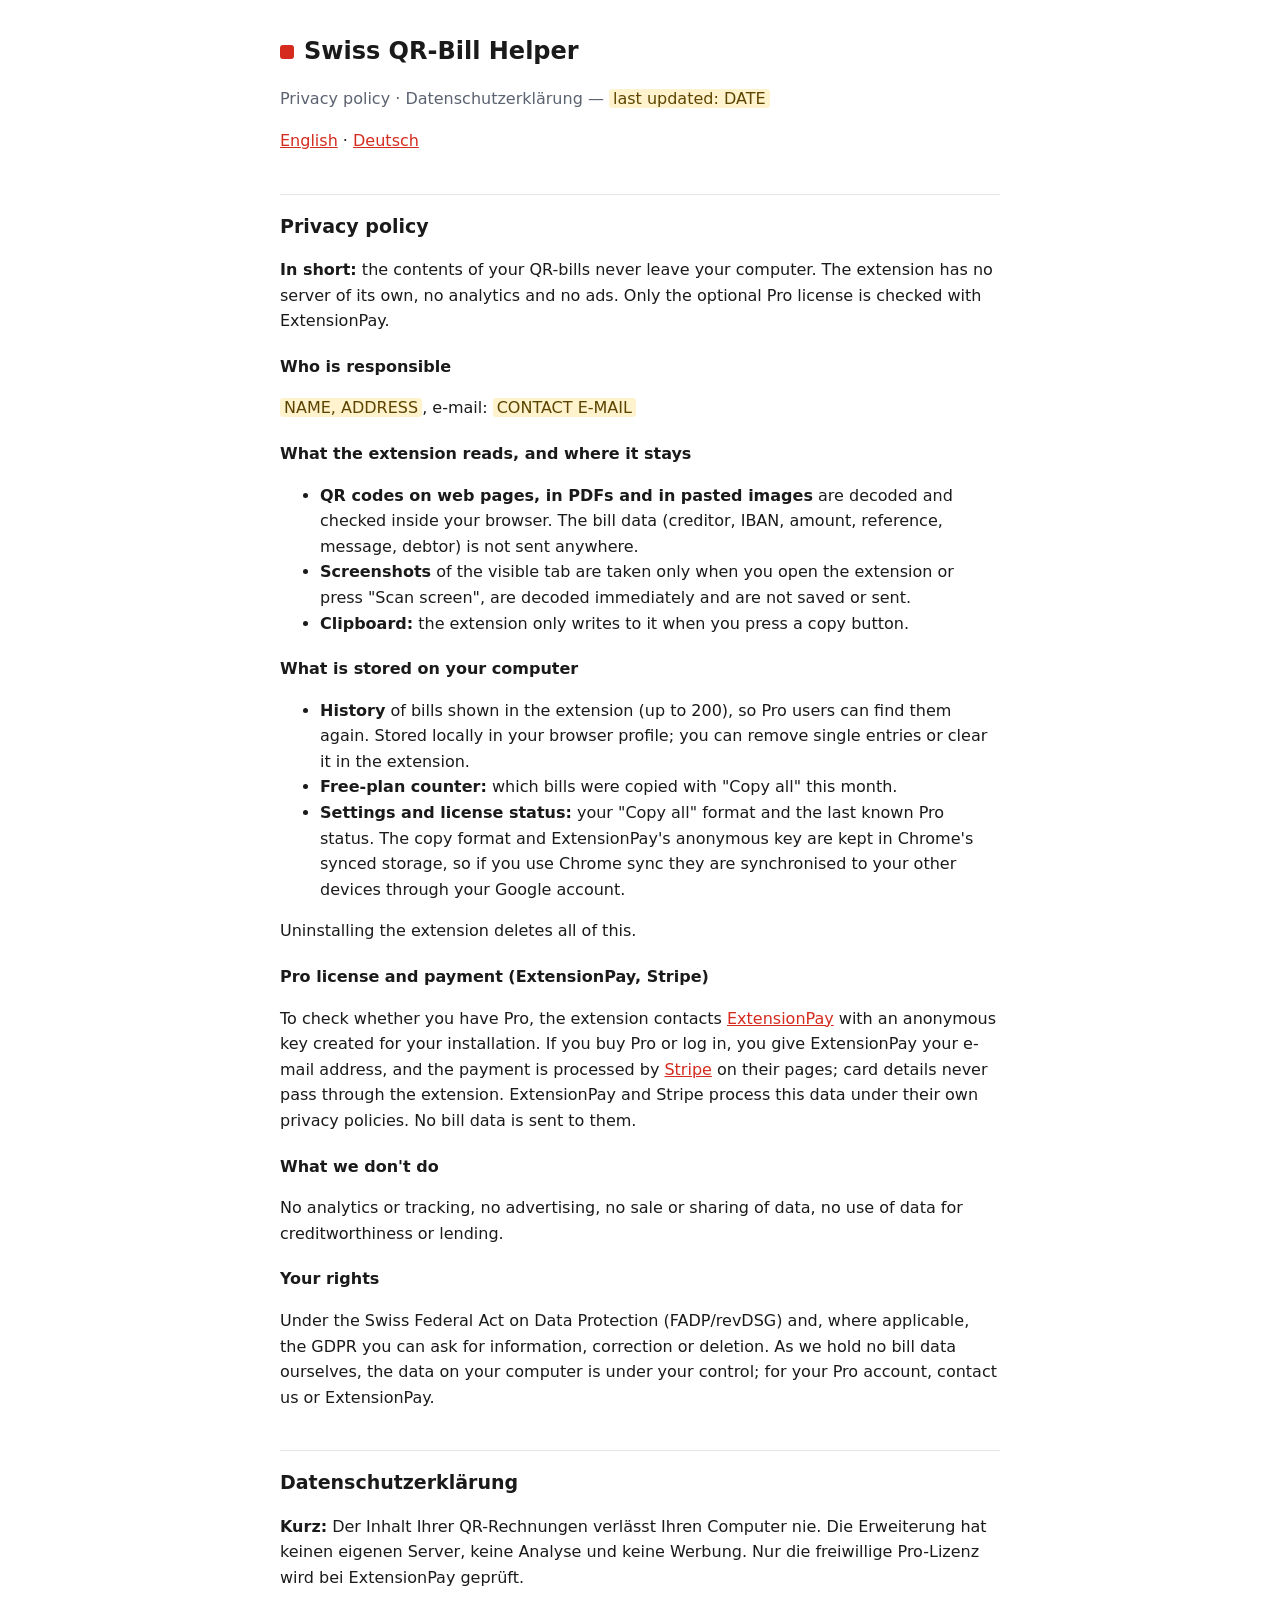
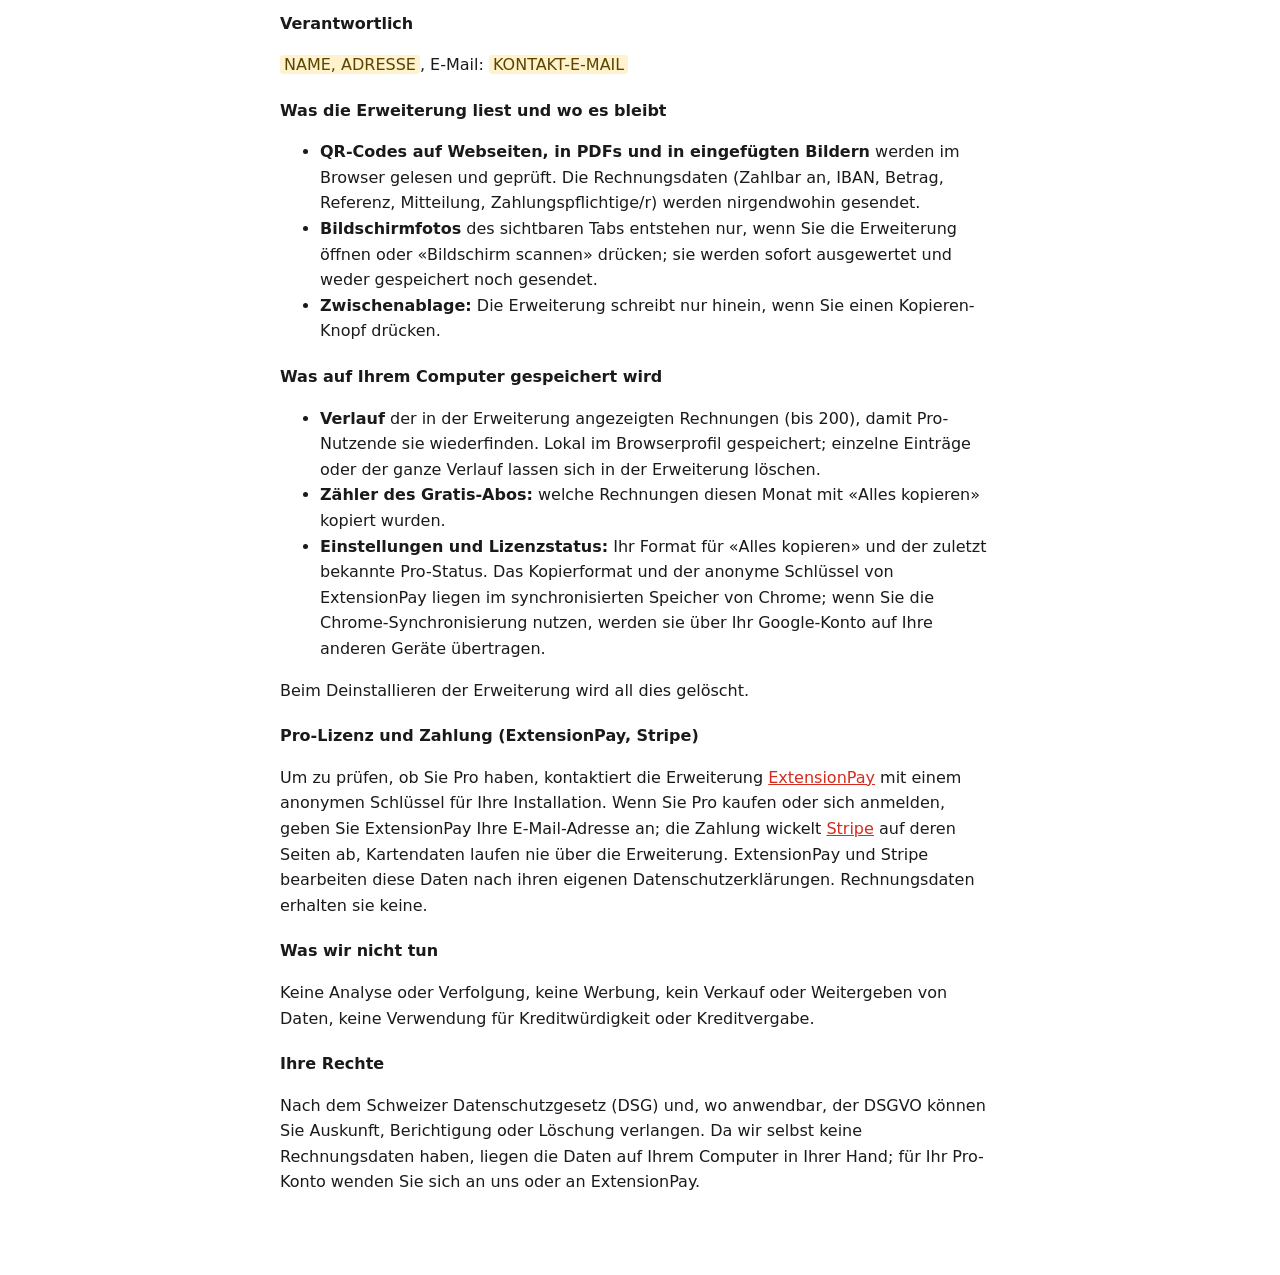
==== index.html @ 899d0af3 "Add privacy policy page" ====
<!doctype html>
<meta charset="utf-8">
<title>Swiss QR-Bill Helper</title>
<meta http-equiv="refresh" content="0; url=privacy.html">
<p><a href="privacy.html">Privacy policy / Datenschutzerklärung</a></p>
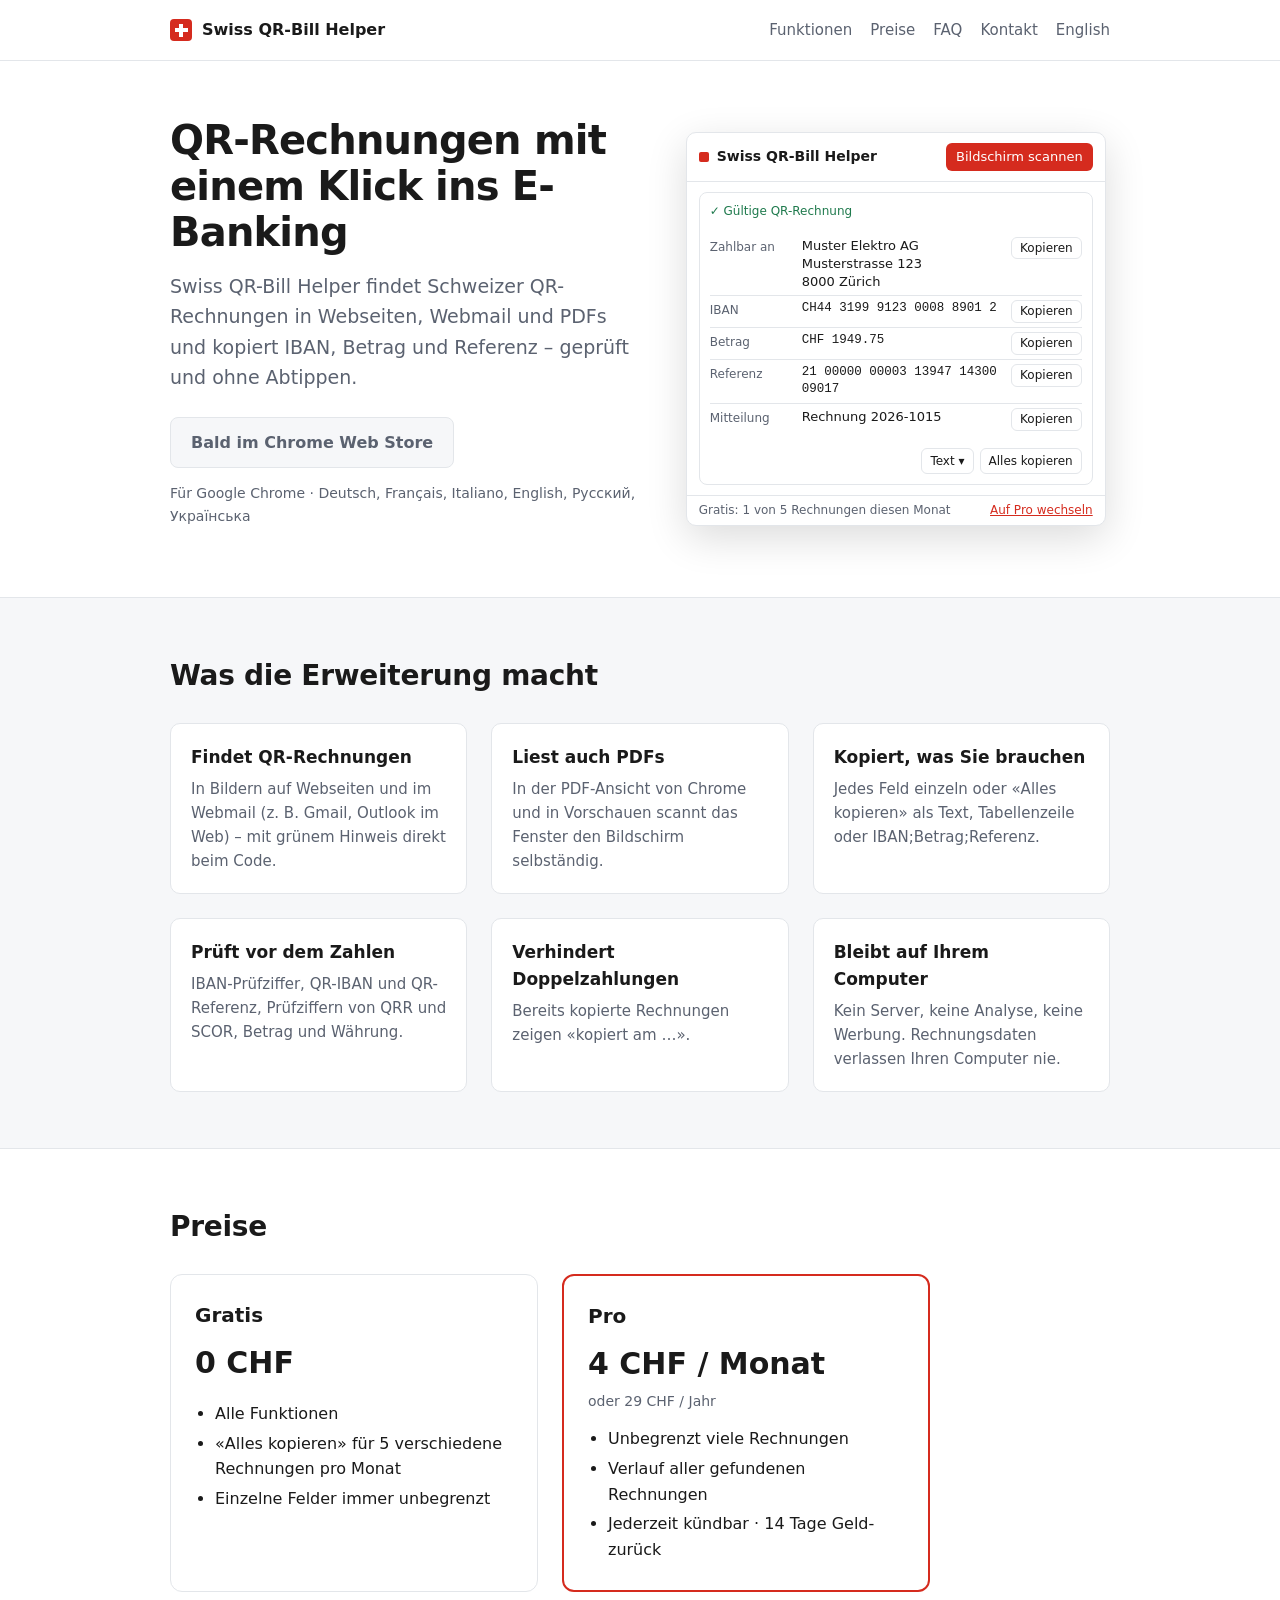
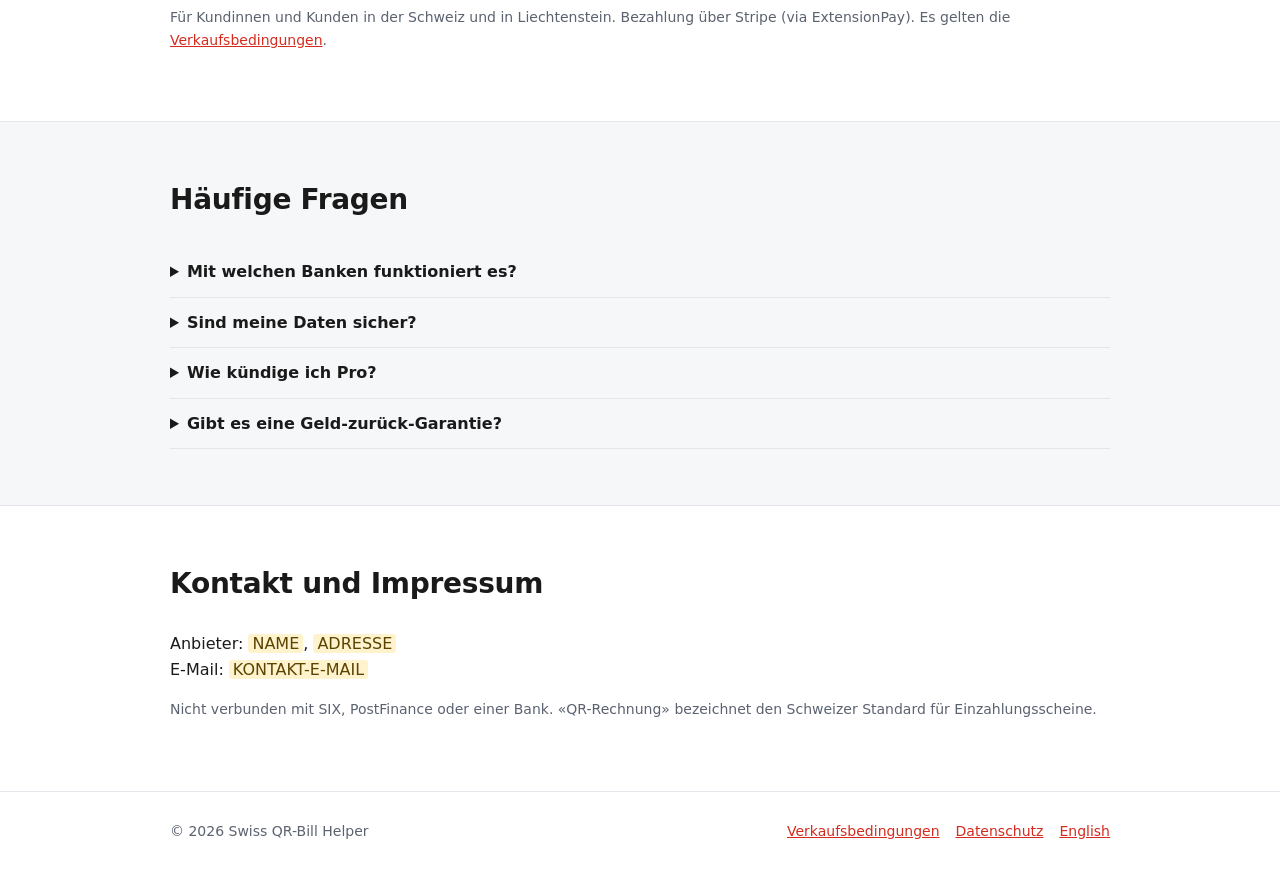
==== commit 33a3999e: "Add product page (DE/EN), terms of sale, links between pages" ====
--- a/index.html
+++ b/index.html
@@ -1,5 +1,82 @@
 <!doctype html>
-<meta charset="utf-8">
-<title>Swiss QR-Bill Helper</title>
-<meta http-equiv="refresh" content="0; url=privacy.html">
-<p><a href="privacy.html">Privacy policy / Datenschutzerklärung</a></p>
+<html lang="de">
+<head>
+  <meta charset="utf-8">
+  <meta name="viewport" content="width=device-width, initial-scale=1">
+  <title>Swiss QR-Bill Helper – QR-Rechnungen mit einem Klick ins E-Banking</title>
+  <meta name="description" content="Chrome-Erweiterung: findet Schweizer QR-Rechnungen in Webseiten, Webmail und PDFs und kopiert IBAN, Betrag und Referenz mit einem Klick.">
+  <link rel="alternate" hreflang="de" href="index.html">
+  <link rel="alternate" hreflang="en" href="en.html">
+  <link rel="stylesheet" href="style.css">
+</head>
+<body>
+  <div class="top"><div class="wrap">
+    <a class="brand" href="index.html"><span class="cross"></span>Swiss QR-Bill Helper</a>
+    <nav><a class="hide-sm" href="#features">Funktionen</a><a href="#pricing">Preise</a><a class="hide-sm" href="#faq">FAQ</a><a href="#contact">Kontakt</a><a href="en.html">English</a></nav>
+  </div></div>
+
+  <section class="hero"><div class="wrap">
+    <div>
+      <h1>QR-Rechnungen mit einem Klick ins E-Banking</h1>
+      <p class="lead">Swiss QR-Bill Helper findet Schweizer QR-Rechnungen in Webseiten, Webmail und PDFs und kopiert IBAN, Betrag und Referenz – geprüft und ohne Abtippen.</p>
+      <span class="btn soon">Bald im Chrome Web Store</span>
+      <p class="small">Für Google Chrome · Deutsch, Français, Italiano, English, Русский, Українська</p>
+    </div>
+    <div class="popup" aria-hidden="true">
+      <div class="ph"><b>Swiss QR-Bill Helper</b><span class="scan">Bildschirm scannen</span></div>
+      <div class="bill">
+        <div class="ok">✓ Gültige QR-Rechnung</div>
+        <dl>
+          <div class="row"><dt>Zahlbar an</dt><dd class="">Muster Elektro AG<br>Musterstrasse 123<br>8000 Zürich</dd><span class="cp">Kopieren</span></div>
+          <div class="row"><dt>IBAN</dt><dd class="mono">CH44 3199 9123 0008 8901 2</dd><span class="cp">Kopieren</span></div>
+          <div class="row"><dt>Betrag</dt><dd class="mono">CHF 1949.75</dd><span class="cp">Kopieren</span></div>
+          <div class="row"><dt>Referenz</dt><dd class="mono">21 00000 00003 13947 14300 09017</dd><span class="cp">Kopieren</span></div>
+          <div class="row"><dt>Mitteilung</dt><dd class="">Rechnung 2026-1015</dd><span class="cp">Kopieren</span></div>
+        </dl>
+        <div class="acts"><span>Text ▾</span><span>Alles kopieren</span></div>
+      </div>
+      <div class="plan"><span>Gratis: 1 von 5 Rechnungen diesen Monat</span><u>Auf Pro wechseln</u></div>
+    </div>
+  </div></section>
+
+  <section class="band alt" id="features"><div class="wrap">
+    <h2>Was die Erweiterung macht</h2>
+    <div class="grid3">
+        <div class="card"><h3>Findet QR-Rechnungen</h3><p>In Bildern auf Webseiten und im Webmail (z. B. Gmail, Outlook im Web) – mit grünem Hinweis direkt beim Code.</p></div>
+        <div class="card"><h3>Liest auch PDFs</h3><p>In der PDF-Ansicht von Chrome und in Vorschauen scannt das Fenster den Bildschirm selbständig.</p></div>
+        <div class="card"><h3>Kopiert, was Sie brauchen</h3><p>Jedes Feld einzeln oder «Alles kopieren» als Text, Tabellenzeile oder IBAN;Betrag;Referenz.</p></div>
+        <div class="card"><h3>Prüft vor dem Zahlen</h3><p>IBAN-Prüfziffer, QR-IBAN und QR-Referenz, Prüfziffern von QRR und SCOR, Betrag und Währung.</p></div>
+        <div class="card"><h3>Verhindert Doppelzahlungen</h3><p>Bereits kopierte Rechnungen zeigen «kopiert am …».</p></div>
+        <div class="card"><h3>Bleibt auf Ihrem Computer</h3><p>Kein Server, keine Analyse, keine Werbung. Rechnungsdaten verlassen Ihren Computer nie.</p></div>
+    </div>
+  </div></section>
+
+  <section class="band" id="pricing"><div class="wrap">
+    <h2>Preise</h2>
+    <div class="prices">
+      <div class="price"><h3>Gratis</h3><div class="amount">0 CHF</div><ul><li>Alle Funktionen</li><li>«Alles kopieren» für 5 verschiedene Rechnungen pro Monat</li><li>Einzelne Felder immer unbegrenzt</li></ul></div>
+      <div class="price pro"><h3>Pro</h3><div class="amount">4 CHF / Monat</div><div class="small">oder 29 CHF / Jahr</div><ul><li>Unbegrenzt viele Rechnungen</li><li>Verlauf aller gefundenen Rechnungen</li><li>Jederzeit kündbar · 14 Tage Geld-zurück</li></ul></div>
+    </div>
+    <p class="small">Für Kundinnen und Kunden in der Schweiz und in Liechtenstein. Bezahlung über Stripe (via ExtensionPay). Es gelten die <a href="terms.html">Verkaufsbedingungen</a>.</p>
+  </div></section>
+
+  <section class="band alt" id="faq"><div class="wrap">
+    <h2>Häufige Fragen</h2>
+      <details><summary>Mit welchen Banken funktioniert es?</summary><p>Mit allen: Die Erweiterung kopiert die Zahlungsangaben, Sie fügen sie im E-Banking Ihrer Bank ein. Es braucht keinen Bank-Login.</p></details>
+      <details><summary>Sind meine Daten sicher?</summary><p>Die QR-Codes werden lokal in Ihrem Browser gelesen. Nur die Pro-Lizenzprüfung kontaktiert ExtensionPay; Rechnungsdaten werden nie gesendet. Details in der <a href="privacy.html">Datenschutzerklärung</a>.</p></details>
+      <details><summary>Wie kündige ich Pro?</summary><p>Im Fenster der Erweiterung unten auf «Abo verwalten». Die Kündigung gilt auf Ende der bezahlten Periode.</p></details>
+      <details><summary>Gibt es eine Geld-zurück-Garantie?</summary><p>Ja: Innert 14 Tagen nach der ersten Zahlung erstatten wir den vollen Betrag auf Anfrage per E-Mail, ohne Begründung.</p></details>
+  </div></section>
+
+  <section class="band" id="contact"><div class="wrap">
+    <h2>Kontakt und Impressum</h2>
+    <p>Anbieter: <span class="todo">NAME</span>, <span class="todo">ADRESSE</span><br>E-Mail: <span class="todo">KONTAKT-E-MAIL</span></p>
+    <p class="small">Nicht verbunden mit SIX, PostFinance oder einer Bank. «QR-Rechnung» bezeichnet den Schweizer Standard für Einzahlungsscheine.</p>
+  </div></section>
+
+  <footer><div class="wrap">
+    <span>© 2026 Swiss QR-Bill Helper</span>
+    <nav><a href="terms.html">Verkaufsbedingungen</a><a href="privacy.html#de">Datenschutz</a><a href="en.html">English</a></nav>
+  </div></footer>
+</body>
+</html>
--- a/style.css
+++ b/style.css
@@ -0,0 +1,89 @@
+:root {
+  --bg: #ffffff; --bg2: #f6f7f9; --fg: #1a1a1a; --muted: #5b6270; --line: #e3e6ea;
+  --accent: #d52b1e; --ok: #1f7a4d; --mono: ui-monospace, SFMono-Regular, Menlo, Consolas, monospace;
+}
+@media (prefers-color-scheme: dark) {
+  :root { --bg: #16181c; --bg2: #1d2025; --fg: #f3f4f6; --muted: #a1a8b3; --line: #2c3037; }
+}
+* { box-sizing: border-box; }
+body { margin: 0; background: var(--bg); color: var(--fg); font: 16px/1.6 system-ui, -apple-system, "Segoe UI", sans-serif; }
+a { color: var(--accent); }
+.wrap { max-width: 980px; margin: 0 auto; padding: 0 20px; }
+
+/* top bar */
+.top { border-bottom: 1px solid var(--line); }
+.top .wrap { display: flex; align-items: center; justify-content: space-between; gap: 16px; height: 60px; }
+.brand { font-weight: 700; color: var(--fg); text-decoration: none; display: flex; align-items: center; gap: 10px; }
+.cross { width: 22px; height: 22px; background: var(--accent); border-radius: 4px; position: relative; flex: none; }
+.cross::before, .cross::after { content: ""; position: absolute; background: #fff; left: 50%; top: 50%; }
+.cross::before { width: 4px; height: 13px; margin: -6.5px -2px; }
+.cross::after { width: 13px; height: 4px; margin: -2px -6.5px; }
+.top nav { display: flex; gap: 18px; font-size: 15px; }
+.top nav a { color: var(--muted); text-decoration: none; }
+.top nav a:hover { color: var(--fg); }
+
+/* hero */
+.hero .wrap { display: grid; grid-template-columns: 1.1fr 1fr; gap: 40px; align-items: center; padding-top: 56px; padding-bottom: 56px; }
+.hero h1 { font-size: 40px; line-height: 1.15; margin: 0 0 16px; letter-spacing: -0.02em; }
+.hero p.lead { font-size: 19px; color: var(--muted); margin: 0 0 24px; }
+.btn { display: inline-block; padding: 12px 20px; border-radius: 8px; font-weight: 600; text-decoration: none; }
+.btn.primary { background: var(--accent); color: #fff; }
+.btn.soon { background: var(--bg2); color: var(--muted); border: 1px solid var(--line); cursor: default; }
+.small { font-size: 14px; color: var(--muted); }
+
+/* popup picture (static copy of the extension's popup) */
+.popup { width: 100%; max-width: 420px; justify-self: center; border: 1px solid var(--line); border-radius: 10px; background: var(--bg); font: 13px/1.4 system-ui, -apple-system, "Segoe UI", sans-serif; box-shadow: 0 12px 40px rgba(0,0,0,.14); overflow: hidden; }
+.popup .ph { display: flex; justify-content: space-between; align-items: center; gap: 10px; padding: 10px 12px; border-bottom: 1px solid var(--line); }
+.popup .ph b { font-size: 14px; display: flex; align-items: center; gap: 8px; white-space: nowrap; }
+.popup .ph b::before { content: ""; width: 10px; height: 10px; background: var(--accent); border-radius: 2px; }
+.popup .scan { background: var(--accent); color: #fff; border-radius: 6px; padding: 5px 10px; white-space: nowrap; }
+.popup .bill { margin: 10px 12px; border: 1px solid var(--line); border-radius: 8px; padding: 10px; }
+.popup .ok { color: var(--ok); font-size: 12px; margin-bottom: 6px; }
+.popup .row { display: grid; grid-template-columns: 86px 1fr auto; gap: 6px; padding: 4px 0; border-top: 1px solid var(--line); }
+.popup .row:first-of-type { border-top: 0; }
+.popup dt { color: var(--muted); font-size: 12px; padding-top: 2px; }
+.popup dd { margin: 0; }
+.popup .mono { font-family: var(--mono); font-size: 12.5px; }
+.popup .cp { border: 1px solid var(--line); border-radius: 6px; padding: 2px 8px; font-size: 12px; align-self: start; }
+.popup .acts { display: flex; justify-content: flex-end; gap: 6px; margin-top: 8px; }
+.popup .acts span { border: 1px solid var(--line); border-radius: 6px; padding: 4px 8px; font-size: 12px; }
+.popup .plan { display: flex; justify-content: space-between; padding: 6px 12px; border-top: 1px solid var(--line); font-size: 12px; color: var(--muted); }
+.popup .plan u { color: var(--accent); }
+
+/* sections */
+section.band { padding: 56px 0; border-top: 1px solid var(--line); }
+section.alt { background: var(--bg2); }
+h2 { font-size: 28px; margin: 0 0 24px; letter-spacing: -0.01em; }
+.grid3 { display: grid; grid-template-columns: repeat(3, 1fr); gap: 24px; }
+.card { background: var(--bg); border: 1px solid var(--line); border-radius: 10px; padding: 20px; }
+.card h3 { font-size: 17px; margin: 0 0 6px; }
+.card p { margin: 0; color: var(--muted); font-size: 15px; }
+
+/* pricing */
+.prices { display: grid; grid-template-columns: 1fr 1fr; gap: 24px; max-width: 760px; }
+.price { border: 1px solid var(--line); border-radius: 12px; padding: 24px; background: var(--bg); }
+.price.pro { border: 2px solid var(--accent); }
+.price h3 { margin: 0; font-size: 20px; }
+.price .amount { font-size: 30px; font-weight: 700; margin: 8px 0 2px; }
+.price ul { padding-left: 20px; margin: 14px 0 0; }
+.price li { margin: 4px 0; }
+
+/* faq, legal */
+details { border-bottom: 1px solid var(--line); padding: 12px 0; }
+summary { font-weight: 600; cursor: pointer; }
+details p { margin: 8px 0 0; color: var(--muted); }
+.legal { max-width: 760px; }
+.legal h2 { margin-top: 40px; }
+.legal h3 { font-size: 17px; margin: 24px 0 6px; }
+.todo { background: #fff3cd; color: #5c4400; padding: 0 4px; border-radius: 3px; }
+
+footer { border-top: 1px solid var(--line); padding: 28px 0 48px; font-size: 14px; color: var(--muted); }
+footer .wrap { display: flex; flex-wrap: wrap; justify-content: space-between; gap: 12px; }
+footer nav { display: flex; gap: 16px; flex-wrap: wrap; }
+
+@media (max-width: 760px) {
+  .hero .wrap { grid-template-columns: 1fr; padding-top: 32px; }
+  .hero h1 { font-size: 30px; }
+  .grid3, .prices { grid-template-columns: 1fr; }
+  .top nav a.hide-sm { display: none; }
+}
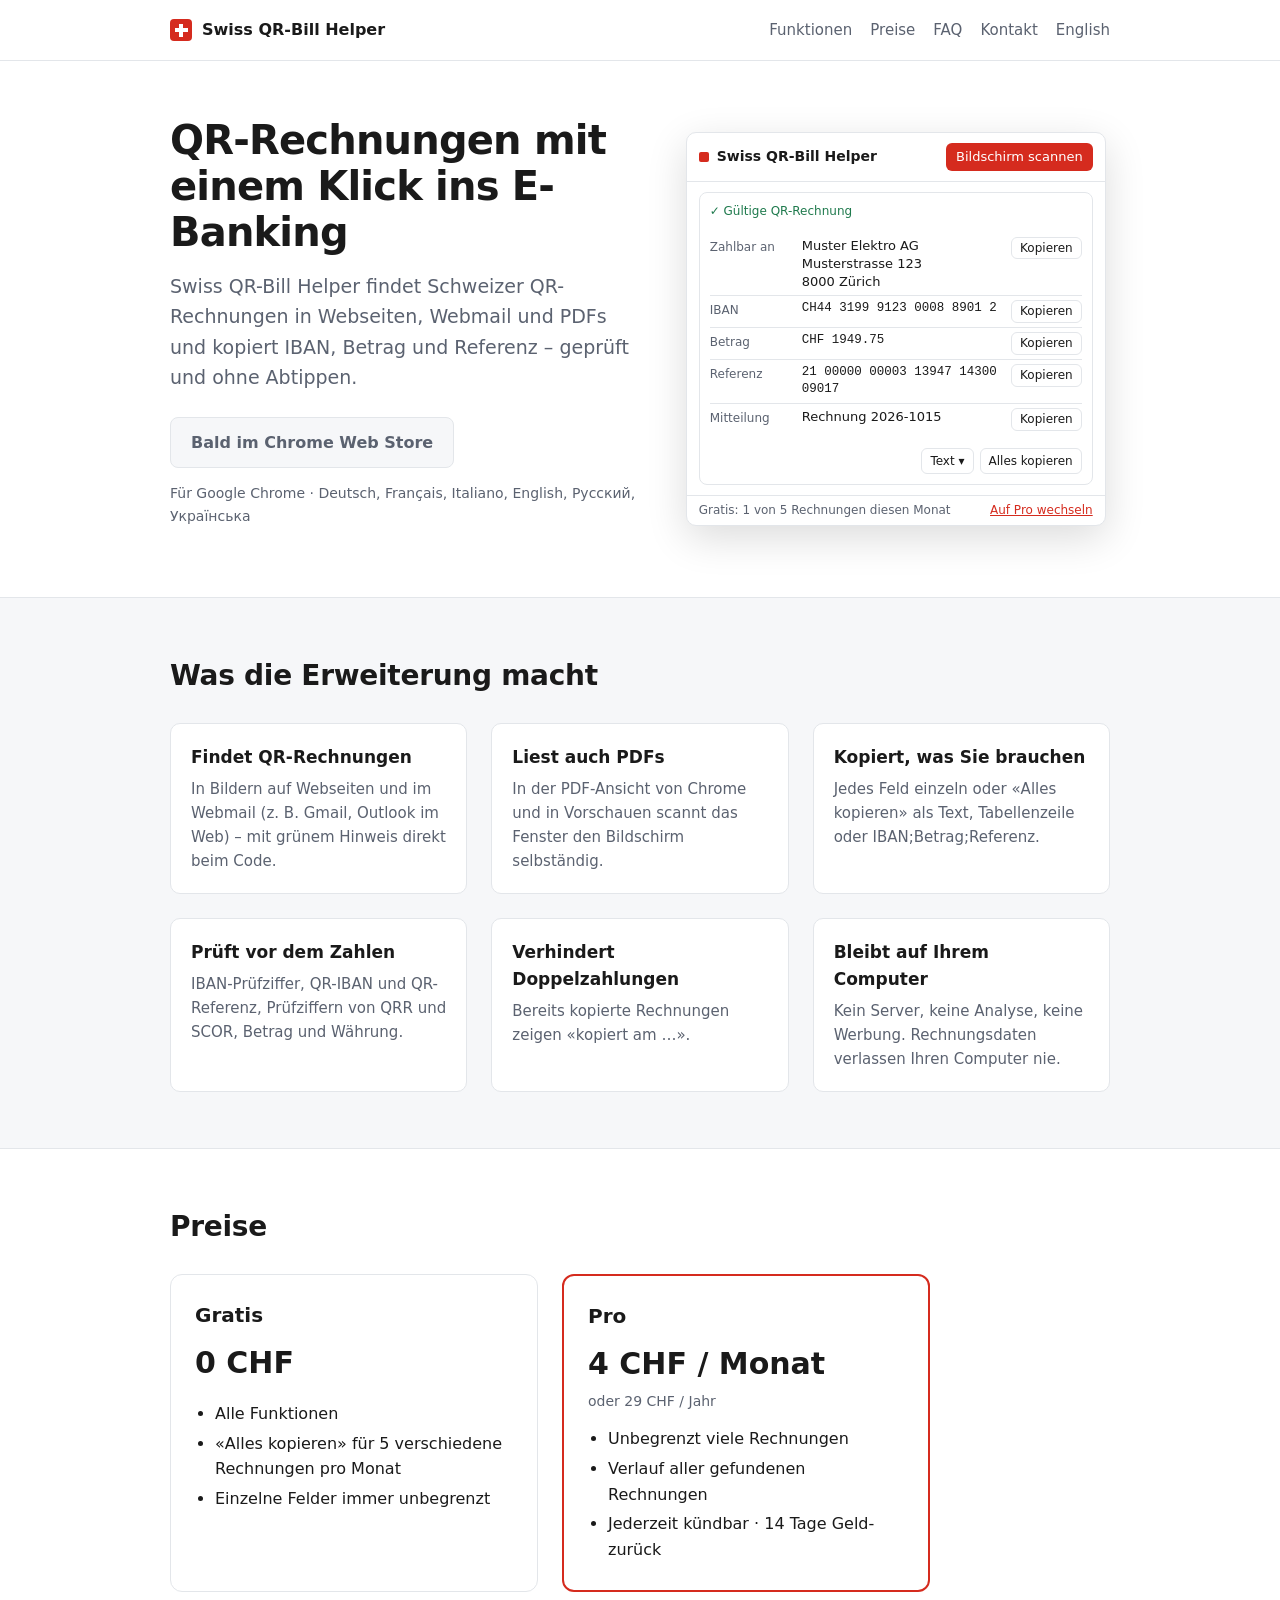
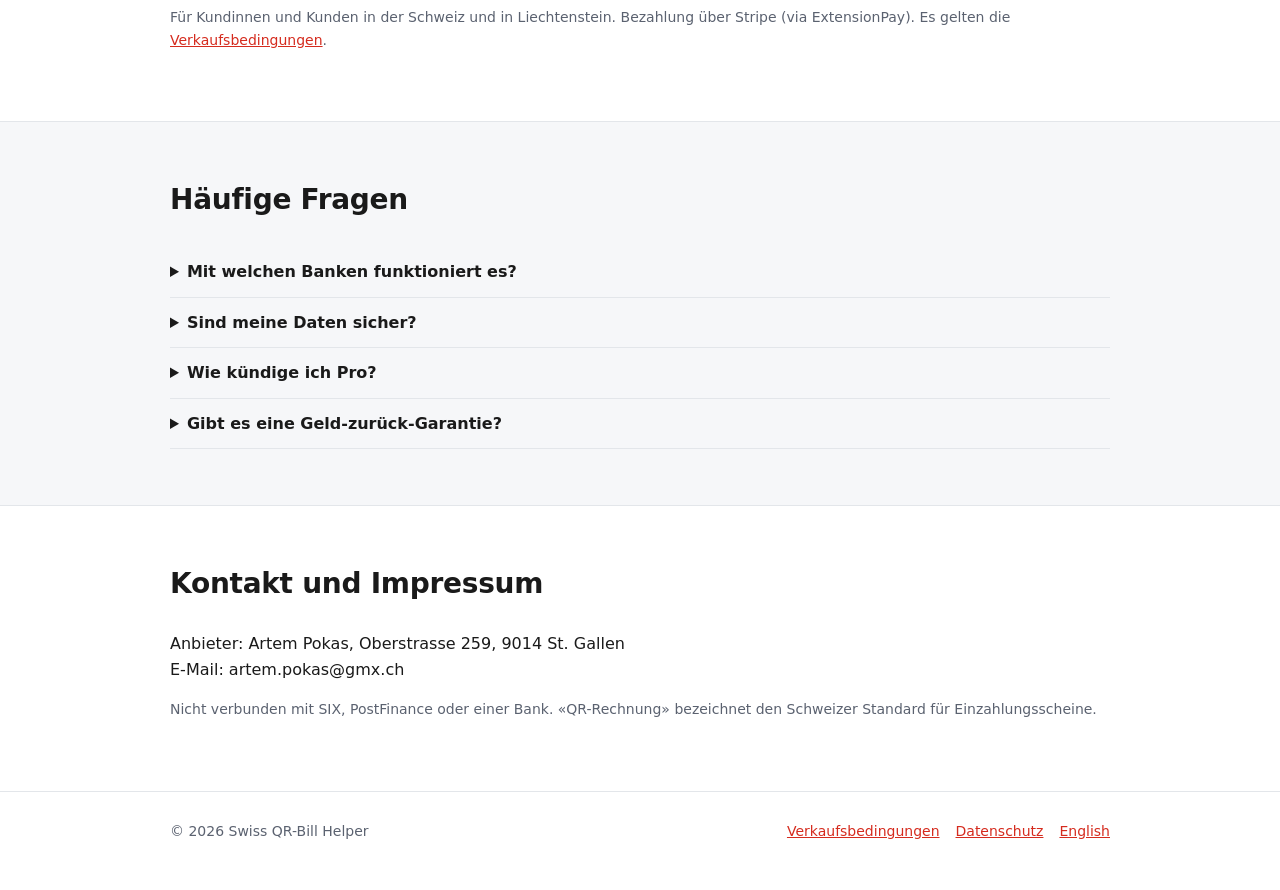
==== commit be0fffc7: "Fill in provider details, date and place of jurisdiction" ====
--- a/index.html
+++ b/index.html
@@ -70,7 +70,7 @@
 
   <section class="band" id="contact"><div class="wrap">
     <h2>Kontakt und Impressum</h2>
-    <p>Anbieter: <span class="todo">NAME</span>, <span class="todo">ADRESSE</span><br>E-Mail: <span class="todo">KONTAKT-E-MAIL</span></p>
+    <p>Anbieter: Artem Pokas, Oberstrasse 259, 9014 St. Gallen<br>E-Mail: artem.pokas@gmx.ch</p>
     <p class="small">Nicht verbunden mit SIX, PostFinance oder einer Bank. «QR-Rechnung» bezeichnet den Schweizer Standard für Einzahlungsscheine.</p>
   </div></section>
 
